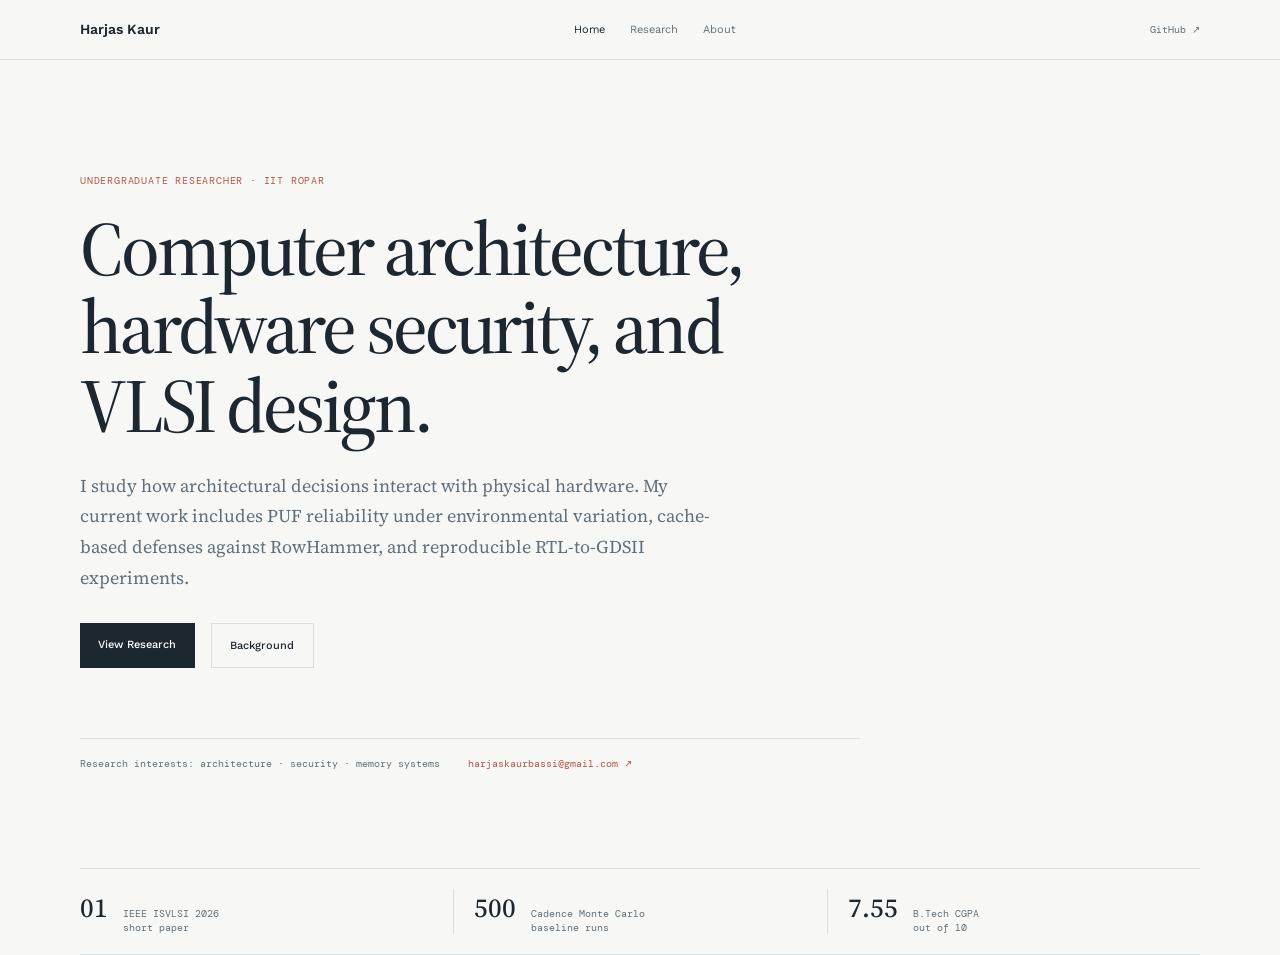
==== index.html @ 92571e81 "Refine academic portfolio presentation" ====
<!doctype html>
<html lang="en">
<head>
  <meta charset="utf-8">
  <meta name="viewport" content="width=device-width, initial-scale=1">
  <meta name="description" content="Harjas Kaur - undergraduate researcher in computer architecture, hardware security, and VLSI design.">
  <title>Harjas Kaur | Computer Architecture & Hardware Security</title>
  <link href="https://fonts.googleapis.com/css2?family=DM+Mono:wght@400;500&family=Source+Serif+4:opsz,wght@8..60,400;8..60,500;8..60,600&family=Work+Sans:wght@400;500;600;700&display=swap" rel="stylesheet">
  <link rel="stylesheet" href="styles.css">
</head>
<body>
  <nav class="navbar">
    <div class="nav-container">
      <a href="index.html" class="brand">Harjas Kaur</a>
      <div class="nav-links"><a href="index.html" class="active">Home</a><a href="research.html">Research</a><a href="about.html">About</a></div>
      <a class="small-link" href="https://github.com/harjas-kaur" target="_blank" rel="noreferrer">GitHub ↗</a>
    </div>
  </nav>

  <main class="container hero-section">
    <div class="hero-content">
      <p class="overline">Undergraduate researcher · IIT Ropar</p>
      <h1>Computer architecture, hardware security, and VLSI design.</h1>
      <p class="subtitle">I study how architectural decisions interact with physical hardware. My current work includes PUF reliability under environmental variation, cache-based defenses against RowHammer, and reproducible RTL-to-GDSII experiments.</p>
      
      <div class="action-buttons">
        <a href="research.html" class="btn btn-primary">View Research</a>
        <a href="about.html" class="btn btn-secondary">Background</a>
      </div>
      <div class="home-details"><span>Research interests: architecture · security · memory systems</span><a href="mailto:harjaskaurbassi@gmail.com">harjaskaurbassi@gmail.com ↗</a></div>
    </div>
  </main>
  <section class="home-strip"><div><strong>01</strong><span>IEEE ISVLSI 2026<br>short paper</span></div><div><strong>500</strong><span>Cadence Monte Carlo<br>baseline runs</span></div><div><strong>7.55</strong><span>B.Tech CGPA<br>out of 10</span></div></section>
</body>
</html>
---- styles.css ----
:root {
  --bg-color: #fcfcfc;
  --text-primary: #1a1a1a;
  --text-secondary: #5a5a5a;
  --accent: #2563eb;
  --accent-hover: #1d4ed8;
  --border: #e5e5e5;
  --card-bg: #ffffff;
}

* {
  box-sizing: border-box;
  margin: 0;
  padding: 0;
}

body {
  font-family: 'Inter', sans-serif;
  background-color: var(--bg-color);
  color: var(--text-primary);
  line-height: 1.6;
}

h1, h2, h3, h4 {
  font-family: 'Lora', serif;
  font-weight: 500;
  line-height: 1.2;
}

a {
  text-decoration: none;
  color: var(--accent);
  transition: color 0.2s ease;
}

.container {
  max-width: 1000px;
  margin: 0 auto;
  padding: 4rem 2rem;
}

/* Navigation */
.navbar {
  border-bottom: 1px solid var(--border);
  background-color: var(--bg-color);
  position: sticky;
  top: 0;
  z-index: 100;
}

.nav-container {
  max-width: 1000px;
  margin: 0 auto;
  padding: 1.5rem 2rem;
  display: flex;
  justify-content: space-between;
  align-items: center;
}

.brand {
  font-weight: 600;
  font-size: 1.2rem;
  color: var(--text-primary);
}

.nav-links {
  display: flex;
  gap: 2rem;
}

.nav-links a {
  color: var(--text-secondary);
  font-size: 0.95rem;
}

.nav-links a:hover, .nav-links a.active {
  color: var(--text-primary);
}

/* Hero Section */
.hero-section {
  display: flex;
  align-items: center;
  justify-content: center;
  text-align: center;
  min-height: 70vh;
}

.hero-content {
  max-width: 700px;
}

.profile-pic {
  width: 120px;
  height: 120px;
  border-radius: 50%;
  margin-bottom: 1.5rem;
  border: 1px solid var(--border);
}

.hero-content h1 {
  font-size: 2.5rem;
  margin-bottom: 1.5rem;
}

.subtitle {
  font-size: 1.1rem;
  color: var(--text-secondary);
  margin-bottom: 2.5rem;
}

/* Buttons */
.action-buttons {
  display: flex;
  gap: 1rem;
  justify-content: center;
}

.btn {
  padding: 0.75rem 1.5rem;
  border-radius: 6px;
  font-weight: 500;
  font-size: 0.95rem;
  display: inline-block;
  transition: all 0.2s ease;
}

.btn-primary {
  background-color: var(--accent);
  color: white;
}

.btn-primary:hover {
  background-color: var(--accent-hover);
  color: white;
}

.btn-secondary {
  border: 1px solid var(--border);
  color: var(--text-primary);
}

.btn-secondary:hover {
  border-color: var(--text-primary);
}

/* Research Grid */
.page-header {
  margin-bottom: 3rem;
}

.page-header p {
  color: var(--text-secondary);
  font-size: 1.1rem;
  margin-top: 0.5rem;
}

.grid-layout {
  display: grid;
  grid-template-columns: repeat(auto-fill, minmax(300px, 1fr));
  gap: 2rem;
}

.card {
  background: var(--card-bg);
  border: 1px solid var(--border);
  padding: 2rem;
  border-radius: 8px;
  display: flex;
  flex-direction: column;
}

.card .tag {
  font-size: 0.8rem;
  text-transform: uppercase;
  letter-spacing: 0.05em;
  color: var(--text-secondary);
  margin-bottom: 1rem;
}

.card h3 {
  font-size: 1.3rem;
  margin-bottom: 1rem;
}

.card p {
  color: var(--text-secondary);
  font-size: 0.95rem;
  margin-bottom: 1.5rem;
  flex-grow: 1;
}

.card-link {
  font-weight: 500;
  font-size: 0.9rem;
}

/* About Layout */
.about-layout {
  display: grid;
  grid-template-columns: 1fr 1fr;
  gap: 4rem;
}

.about-text h2 {
  font-size: 2rem;
  margin-bottom: 1.5rem;
}

.about-text p {
  margin-bottom: 1.5rem;
  color: var(--text-secondary);
}

.section-title {
  font-size: 1.2rem;
  margin: 3rem 0 1.5rem;
  padding-bottom: 0.5rem;
  border-bottom: 1px solid var(--border);
}

.social-links {
  margin-top: 1.5rem;
  display: flex;
  gap: 1.5rem;
}

/* Timeline */
.timeline-item {
  margin-bottom: 2.5rem;
}

.timeline-item .date {
  font-size: 0.85rem;
  color: var(--text-secondary);
  margin-bottom: 0.5rem;
  font-weight: 500;
}

.timeline-item h4 {
  font-size: 1.1rem;
  margin-bottom: 0.25rem;
}

.timeline-item p strong {
  color: var(--text-primary);
  font-size: 0.95rem;
}

.timeline-item p {
  font-size: 0.95rem;
  color: var(--text-secondary);
  margin-top: 0.5rem;
}

@media (max-width: 768px) {
  .about-layout {
    grid-template-columns: 1fr;
    gap: 3rem;
  }
  .nav-links {
    display: none;
  }
}

/* Shared academic presentation */
:root{--bg-color:#f7f8f6;--text-primary:#1c2730;--text-secondary:#60707a;--accent:#b45545;--accent-hover:#8f3f34;--border:#d8e0df;--card-bg:#fff;--serif:'Source Serif 4',serif;--mono:'DM Mono',monospace}
body{background:var(--bg-color);color:var(--text-primary);font-family:'Work Sans',sans-serif}.navbar{background:rgba(247,248,246,.96);border-color:var(--border)}.nav-container{max-width:1120px;padding:1.15rem 0}.brand{font-size:14px}.nav-links{gap:25px}.nav-links a{font-size:11px}.small-link{font:10px var(--mono);color:var(--text-secondary)}.container{max-width:1120px;padding:5.4rem 0}.hero-section{min-height:calc(100vh - 76px);text-align:left;justify-content:flex-start}.hero-content{max-width:780px}.profile-pic{display:none}.overline{font:10px var(--mono);letter-spacing:.08em;text-transform:uppercase;color:var(--accent)}.hero-content h1{font:500 clamp(47px,6vw,76px)/1.03 var(--serif);letter-spacing:-.04em;max-width:820px;margin:22px 0 27px}.subtitle{font:18px/1.7 var(--serif);max-width:650px;color:var(--text-secondary);margin:0 0 30px}.action-buttons{justify-content:flex-start;gap:16px}.btn{border-radius:0;padding:.8rem 1.15rem;font-size:11px}.btn-primary{background:var(--text-primary)}.btn-primary:hover{background:var(--accent-hover)}.btn-secondary{border-color:var(--border)}.home-details{display:flex;gap:28px;flex-wrap:wrap;border-top:1px solid var(--border);margin-top:70px;padding-top:18px;font:10px var(--mono);color:var(--text-secondary)}.home-details a{color:var(--accent)}.home-strip{width:min(1120px,88%);margin:-1rem auto 0;border-top:1px solid var(--border);border-bottom:1px solid var(--border);display:grid;grid-template-columns:repeat(3,1fr);padding:20px 0}.home-strip div{display:flex;gap:15px;align-items:baseline;border-left:1px solid var(--border);padding-left:20px}.home-strip div:first-child{border-left:0;padding-left:0}.home-strip strong{font:500 27px var(--serif)}.home-strip span{font:10px/1.35 var(--mono);color:var(--text-secondary)}.page-header{margin-bottom:2.7rem}.page-header h2{font:500 45px/1.1 var(--serif);letter-spacing:-.035em}.page-header p{font:15px var(--serif);color:var(--text-secondary)}.grid-layout{grid-template-columns:repeat(2,1fr);gap:0;border-top:1px solid var(--border)}.card{border:0;border-bottom:1px solid var(--border);border-radius:0;background:transparent;padding:27px 28px 28px;min-height:290px}.card:nth-child(odd){border-right:1px solid var(--border)}.card:hover{background:#fff}.card .tag{font:10px var(--mono);color:var(--accent)}.card h3{font:500 29px/1.15 var(--serif);letter-spacing:-.02em;margin:35px 0 13px}.card p{font:15px/1.65 var(--serif);color:var(--text-secondary)}.card-link{font:10px var(--mono);color:var(--accent)}.figures-section{background:#dceff1;margin-top:95px;padding:70px 7%;}.figures-section .page-header{margin-bottom:32px}.figure-grid{display:grid;grid-template-columns:repeat(2,1fr);gap:28px}.figure-grid figure{margin:0}.figure-grid img{display:block;width:100%;height:230px;object-fit:cover;background:#fff;border:1px solid rgba(28,39,48,.15);transition:transform .25s ease}.figure-grid a:hover img{transform:translateY(-4px)}.figure-grid figcaption{padding-top:10px;font:10px var(--mono);color:var(--text-secondary)}.about-layout{gap:90px}.about-text h2{font:500 42px/1.1 var(--serif);letter-spacing:-.035em}.about-text p{font:15px/1.7 var(--serif);color:var(--text-secondary)}.section-title{font:500 23px var(--serif);border-color:var(--border)}.social-links{font:10px var(--mono)}.timeline-item{border-left:1px solid var(--border);padding-left:22px;margin-bottom:2rem}.timeline-item .date{font:10px var(--mono);color:var(--accent)}.timeline-item h4{font:500 20px var(--serif)}.timeline-item p{font:14px/1.6 var(--serif)}
@media(max-width:768px){.nav-container{padding:1rem 6%}.nav-links{gap:11px}.nav-links a{font-size:10px}.small-link{display:none}.container{width:88%;padding:4rem 0}.hero-section{min-height:auto;padding-top:5.5rem;padding-bottom:5rem}.hero-content h1{font-size:47px}.subtitle{font-size:17px}.home-details{margin-top:52px;display:block;line-height:2}.home-details a{display:block}.home-strip{width:88%;grid-template-columns:1fr;gap:14px;padding:17px 0}.home-strip div{border-left:0;padding-left:0}.grid-layout{grid-template-columns:1fr}.card:nth-child(odd){border-right:0}.figure-grid{grid-template-columns:1fr}.figures-section{padding:55px 6%;margin-top:70px}.figure-grid img{height:210px}.about-layout{display:block}.timeline{margin-top:60px}.page-header h2{font-size:40px}}
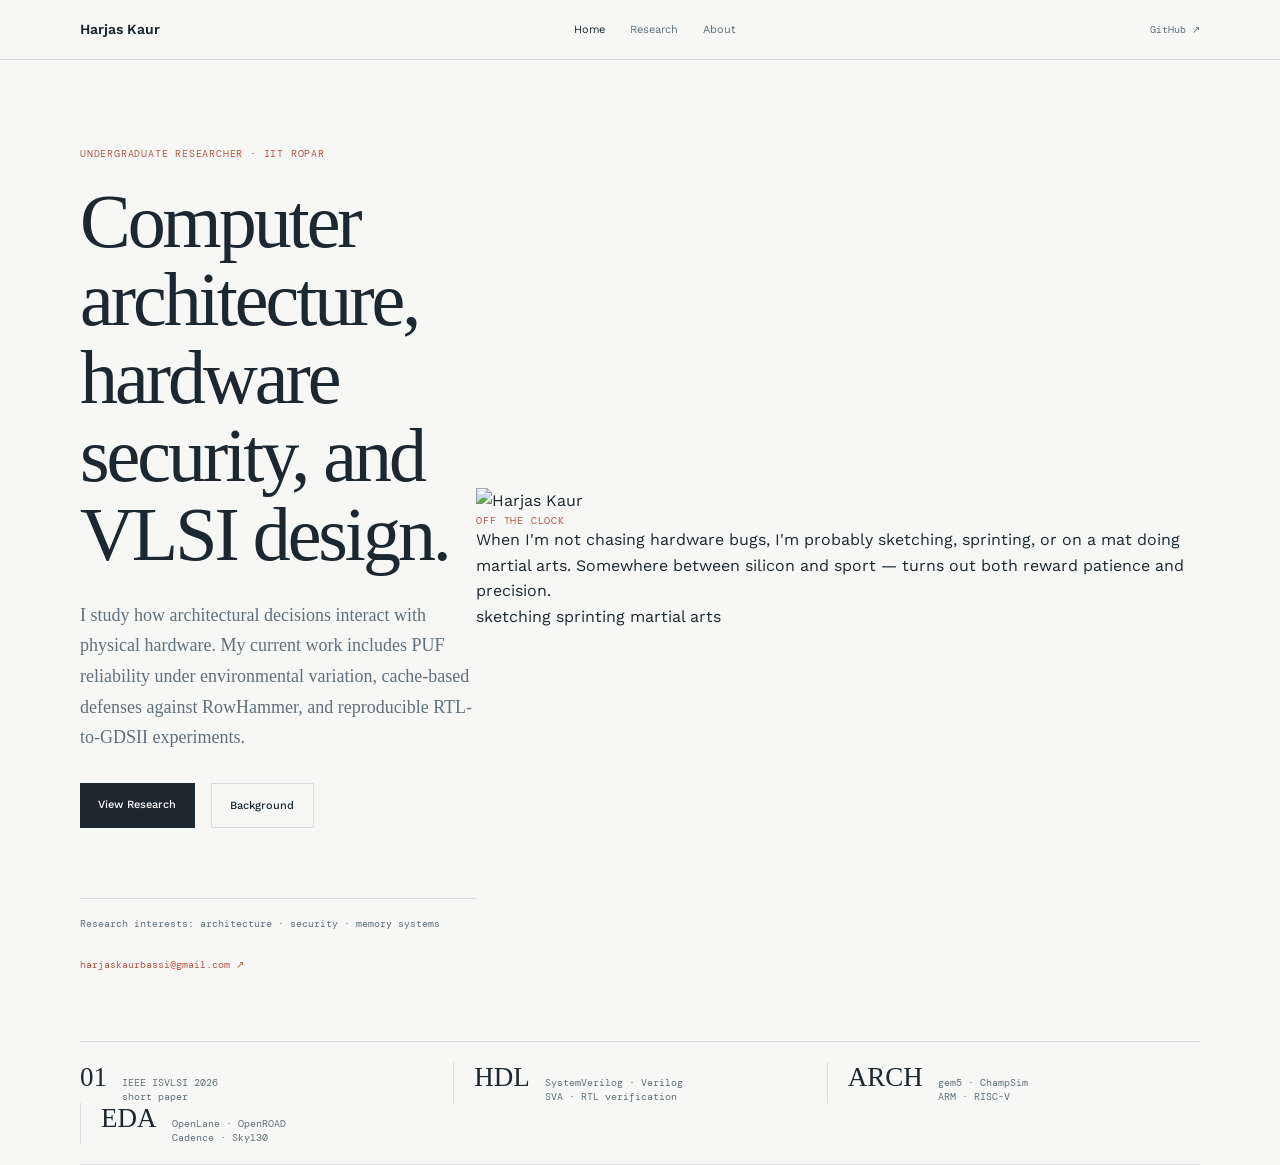
==== commit 6fd37488: "Update index.html" ====
--- a/index.html
+++ b/index.html
@@ -5,7 +5,7 @@
   <meta name="viewport" content="width=device-width, initial-scale=1">
   <meta name="description" content="Harjas Kaur - undergraduate researcher in computer architecture, hardware security, and VLSI design.">
   <title>Harjas Kaur | Computer Architecture & Hardware Security</title>
-  <link href="https://fonts.googleapis.com/css2?family=DM+Mono:wght@400;500&family=Source+Serif+4:opsz,wght@8..60,400;8..60,500;8..60,600&family=Work+Sans:wght@400;500;600;700&display=swap" rel="stylesheet">
+  <link href="https://fonts.googleapis.com/css2?family=DM+Mono:wght@400;500&family=Work+Sans:wght@400;500;600;700&display=swap" rel="stylesheet">
   <link rel="stylesheet" href="styles.css">
 </head>
 <body>
@@ -29,7 +29,19 @@
       </div>
       <div class="home-details"><span>Research interests: architecture · security · memory systems</span><a href="mailto:harjaskaurbassi@gmail.com">harjaskaurbassi@gmail.com ↗</a></div>
     </div>
+
+    <aside class="side-pane">
+      <img src="assets/harjas-photo.jpg" alt="Harjas Kaur" class="side-pane-photo">
+      <p class="overline">off the clock</p>
+      <p class="side-pane-text">When I'm not chasing hardware bugs, I'm probably sketching, sprinting, or on a mat doing martial arts. Somewhere between silicon and sport — turns out both reward patience and precision.</p>
+      <div class="side-pane-tags">
+        <span>sketching</span>
+        <span>sprinting</span>
+        <span>martial arts</span>
+      </div>
+    </aside>
   </main>
-  <section class="home-strip"><div><strong>01</strong><span>IEEE ISVLSI 2026<br>short paper</span></div><div><strong>500</strong><span>Cadence Monte Carlo<br>baseline runs</span></div><div><strong>7.55</strong><span>B.Tech CGPA<br>out of 10</span></div></section>
+
+  <section class="home-strip"><div><strong>01</strong><span>IEEE ISVLSI 2026<br>short paper</span></div><div><strong>HDL</strong><span>SystemVerilog · Verilog<br>SVA · RTL verification</span></div><div><strong>ARCH</strong><span>gem5 · ChampSim<br>ARM · RISC-V</span></div><div><strong>EDA</strong><span>OpenLane · OpenROAD<br>Cadence · Sky130</span></div></section>
 </body>
-</html>+</html>
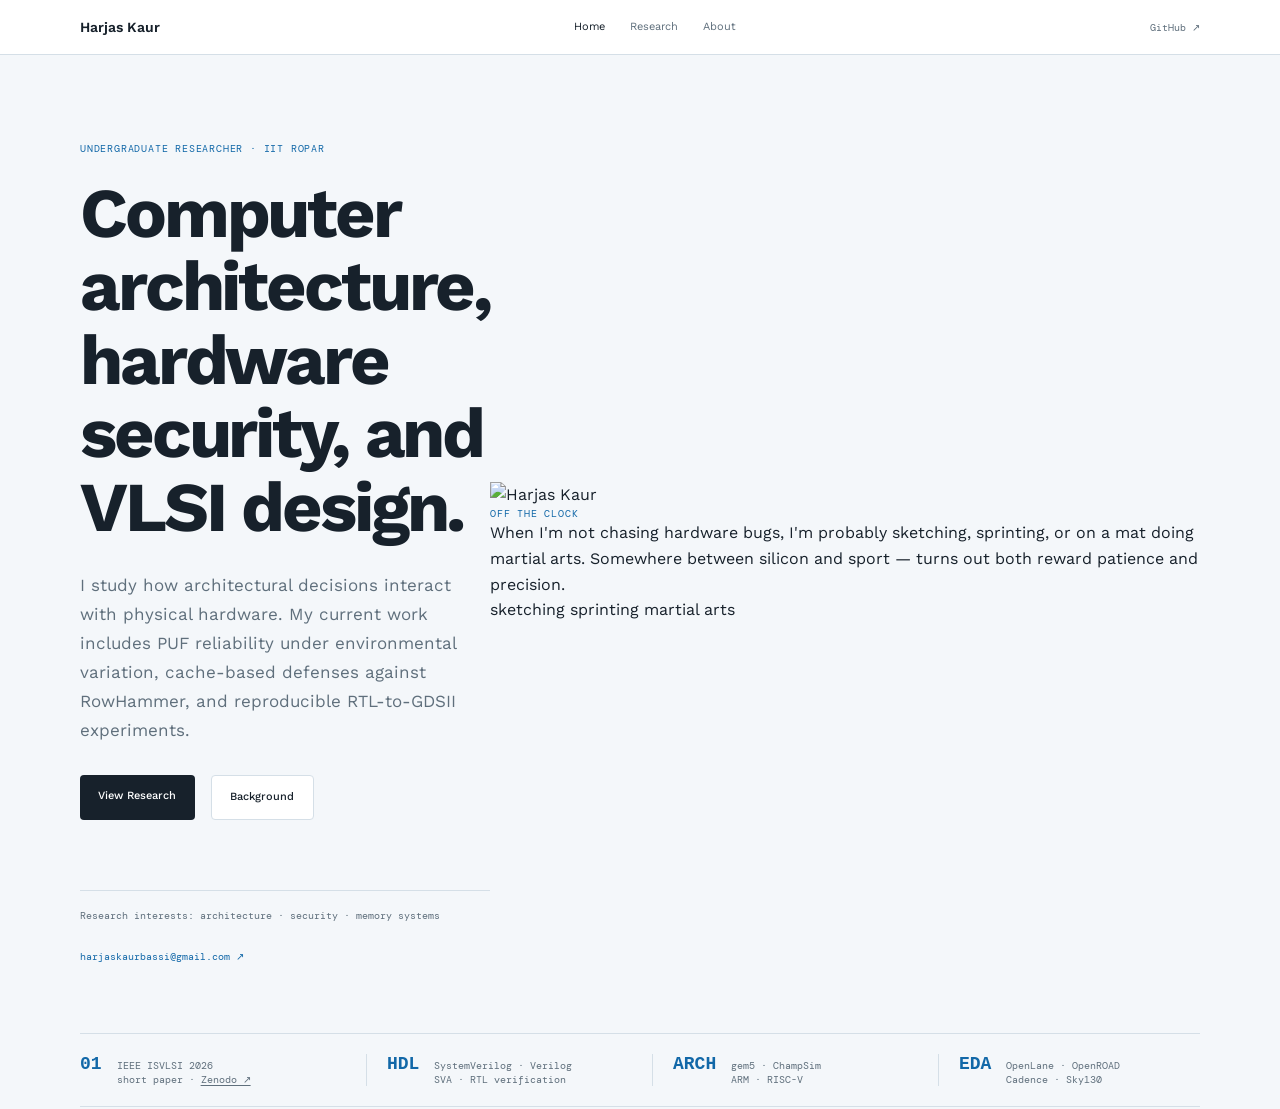
==== commit b3498c12: "Update index.html" ====
--- a/index.html
+++ b/index.html
@@ -41,7 +41,18 @@
       </div>
     </aside>
   </main>
+<section class="home-strip">
+  <div>
+    <strong>01</strong>
+    <span>
+      IEEE ISVLSI 2026<br>short paper ·
+      <a href="https://zenodo.org/records/22248627" target="_blank" rel="noreferrer">Zenodo ↗</a>
+    </span>
+  </div>
+  <div><strong>HDL</strong><span>SystemVerilog · Verilog<br>SVA · RTL verification</span></div>
+  <div><strong>ARCH</strong><span>gem5 · ChampSim<br>ARM · RISC-V</span></div>
+  <div><strong>EDA</strong><span>OpenLane · OpenROAD<br>Cadence · Sky130</span></div>
+</section>
 
-  <section class="home-strip"><div><strong>01</strong><span>IEEE ISVLSI 2026<br>short paper</span></div><div><strong>HDL</strong><span>SystemVerilog · Verilog<br>SVA · RTL verification</span></div><div><strong>ARCH</strong><span>gem5 · ChampSim<br>ARM · RISC-V</span></div><div><strong>EDA</strong><span>OpenLane · OpenROAD<br>Cadence · Sky130</span></div></section>
 </body>
 </html>
--- a/styles.css
+++ b/styles.css
@@ -252,6 +252,30 @@
   color: var(--text-secondary);
   margin-top: 0.5rem;
 }
+.home-strip {
+  display: flex;
+  flex-wrap: wrap;
+  gap: 1.5rem;
+  padding: 2rem 1.5rem; /* right padding stops last item from touching the edge */
+  box-sizing: border-box;
+}
+
+.home-strip > div {
+  flex: 1 1 180px;
+  min-width: 0; /* prevents overflow from long unbreakable content */
+}
+
+.home-strip a {
+  color: inherit;
+  text-decoration: underline;
+  text-underline-offset: 2px;
+}
+
+@media (max-width: 640px) {
+  .home-strip {
+    flex-direction: column;
+  }
+}
 
 @media (max-width: 768px) {
   .about-layout {
@@ -264,6 +288,6 @@
 }
 
 /* Shared academic presentation */
-:root{--bg-color:#f7f8f6;--text-primary:#1c2730;--text-secondary:#60707a;--accent:#b45545;--accent-hover:#8f3f34;--border:#d8e0df;--card-bg:#fff;--serif:'Source Serif 4',serif;--mono:'DM Mono',monospace}
-body{background:var(--bg-color);color:var(--text-primary);font-family:'Work Sans',sans-serif}.navbar{background:rgba(247,248,246,.96);border-color:var(--border)}.nav-container{max-width:1120px;padding:1.15rem 0}.brand{font-size:14px}.nav-links{gap:25px}.nav-links a{font-size:11px}.small-link{font:10px var(--mono);color:var(--text-secondary)}.container{max-width:1120px;padding:5.4rem 0}.hero-section{min-height:calc(100vh - 76px);text-align:left;justify-content:flex-start}.hero-content{max-width:780px}.profile-pic{display:none}.overline{font:10px var(--mono);letter-spacing:.08em;text-transform:uppercase;color:var(--accent)}.hero-content h1{font:500 clamp(47px,6vw,76px)/1.03 var(--serif);letter-spacing:-.04em;max-width:820px;margin:22px 0 27px}.subtitle{font:18px/1.7 var(--serif);max-width:650px;color:var(--text-secondary);margin:0 0 30px}.action-buttons{justify-content:flex-start;gap:16px}.btn{border-radius:0;padding:.8rem 1.15rem;font-size:11px}.btn-primary{background:var(--text-primary)}.btn-primary:hover{background:var(--accent-hover)}.btn-secondary{border-color:var(--border)}.home-details{display:flex;gap:28px;flex-wrap:wrap;border-top:1px solid var(--border);margin-top:70px;padding-top:18px;font:10px var(--mono);color:var(--text-secondary)}.home-details a{color:var(--accent)}.home-strip{width:min(1120px,88%);margin:-1rem auto 0;border-top:1px solid var(--border);border-bottom:1px solid var(--border);display:grid;grid-template-columns:repeat(3,1fr);padding:20px 0}.home-strip div{display:flex;gap:15px;align-items:baseline;border-left:1px solid var(--border);padding-left:20px}.home-strip div:first-child{border-left:0;padding-left:0}.home-strip strong{font:500 27px var(--serif)}.home-strip span{font:10px/1.35 var(--mono);color:var(--text-secondary)}.page-header{margin-bottom:2.7rem}.page-header h2{font:500 45px/1.1 var(--serif);letter-spacing:-.035em}.page-header p{font:15px var(--serif);color:var(--text-secondary)}.grid-layout{grid-template-columns:repeat(2,1fr);gap:0;border-top:1px solid var(--border)}.card{border:0;border-bottom:1px solid var(--border);border-radius:0;background:transparent;padding:27px 28px 28px;min-height:290px}.card:nth-child(odd){border-right:1px solid var(--border)}.card:hover{background:#fff}.card .tag{font:10px var(--mono);color:var(--accent)}.card h3{font:500 29px/1.15 var(--serif);letter-spacing:-.02em;margin:35px 0 13px}.card p{font:15px/1.65 var(--serif);color:var(--text-secondary)}.card-link{font:10px var(--mono);color:var(--accent)}.figures-section{background:#dceff1;margin-top:95px;padding:70px 7%;}.figures-section .page-header{margin-bottom:32px}.figure-grid{display:grid;grid-template-columns:repeat(2,1fr);gap:28px}.figure-grid figure{margin:0}.figure-grid img{display:block;width:100%;height:230px;object-fit:cover;background:#fff;border:1px solid rgba(28,39,48,.15);transition:transform .25s ease}.figure-grid a:hover img{transform:translateY(-4px)}.figure-grid figcaption{padding-top:10px;font:10px var(--mono);color:var(--text-secondary)}.about-layout{gap:90px}.about-text h2{font:500 42px/1.1 var(--serif);letter-spacing:-.035em}.about-text p{font:15px/1.7 var(--serif);color:var(--text-secondary)}.section-title{font:500 23px var(--serif);border-color:var(--border)}.social-links{font:10px var(--mono)}.timeline-item{border-left:1px solid var(--border);padding-left:22px;margin-bottom:2rem}.timeline-item .date{font:10px var(--mono);color:var(--accent)}.timeline-item h4{font:500 20px var(--serif)}.timeline-item p{font:14px/1.6 var(--serif)}
-@media(max-width:768px){.nav-container{padding:1rem 6%}.nav-links{gap:11px}.nav-links a{font-size:10px}.small-link{display:none}.container{width:88%;padding:4rem 0}.hero-section{min-height:auto;padding-top:5.5rem;padding-bottom:5rem}.hero-content h1{font-size:47px}.subtitle{font-size:17px}.home-details{margin-top:52px;display:block;line-height:2}.home-details a{display:block}.home-strip{width:88%;grid-template-columns:1fr;gap:14px;padding:17px 0}.home-strip div{border-left:0;padding-left:0}.grid-layout{grid-template-columns:1fr}.card:nth-child(odd){border-right:0}.figure-grid{grid-template-columns:1fr}.figures-section{padding:55px 6%;margin-top:70px}.figure-grid img{height:210px}.about-layout{display:block}.timeline{margin-top:60px}.page-header h2{font-size:40px}}+:root{--bg-color:#f4f7fa;--text-primary:#17212b;--text-secondary:#5f6f7c;--accent:#1268a8;--accent-hover:#0b4e80;--border:#d5dfe7;--card-bg:#fff;--mono:'DM Mono',monospace}
+body{background:var(--bg-color);color:var(--text-primary);font-family:'Work Sans',sans-serif}.navbar{background:#fff;border-color:var(--border)}.nav-container{max-width:1120px;padding:1rem 0}.brand{font-size:14px}.nav-links{gap:25px}.nav-links a{font-size:11px}.small-link{font:10px var(--mono);color:var(--text-secondary)}.container{max-width:1120px;padding:5.4rem 0}.hero-section{min-height:calc(100vh - 76px);text-align:left;justify-content:flex-start}.hero-content{max-width:780px}.profile-pic{display:none}.overline{font:10px var(--mono);letter-spacing:.08em;text-transform:uppercase;color:var(--accent)}.hero-content h1{font:700 clamp(43px,5.5vw,70px)/1.05 'Work Sans',sans-serif;letter-spacing:-.045em;max-width:820px;margin:22px 0 27px}.subtitle{font:17px/1.7 'Work Sans',sans-serif;max-width:650px;color:var(--text-secondary);margin:0 0 30px}.action-buttons{justify-content:flex-start;gap:16px}.btn{border-radius:4px;padding:.8rem 1.15rem;font-size:11px}.btn-primary{background:var(--text-primary)}.btn-primary:hover{background:var(--accent-hover)}.btn-secondary{border-color:var(--border);background:#fff}.home-details{display:flex;gap:28px;flex-wrap:wrap;border-top:1px solid var(--border);margin-top:70px;padding-top:18px;font:10px var(--mono);color:var(--text-secondary)}.home-details a{color:var(--accent)}.home-strip{width:min(1120px,88%);margin:-1rem auto 0;border-top:1px solid var(--border);border-bottom:1px solid var(--border);display:grid;grid-template-columns:repeat(4,1fr);padding:20px 0}.home-strip div{display:flex;gap:15px;align-items:baseline;border-left:1px solid var(--border);padding-left:20px}.home-strip div:first-child{border-left:0;padding-left:0}.home-strip strong{font:700 18px var(--mono);color:var(--accent)}.home-strip span{font:10px/1.35 var(--mono);color:var(--text-secondary)}.page-header{margin-bottom:2.7rem}.page-header h2{font:700 42px/1.1 'Work Sans',sans-serif;letter-spacing:-.035em}.page-header p{font:15px 'Work Sans',sans-serif;color:var(--text-secondary)}.grid-layout{grid-template-columns:repeat(2,1fr);gap:0;border-top:1px solid var(--border)}.card{border:0;border-bottom:1px solid var(--border);border-radius:0;background:transparent;padding:27px 28px 28px;min-height:290px}.card:nth-child(odd){border-right:1px solid var(--border)}.card:hover{background:#fff}.card .tag{font:10px var(--mono);color:var(--accent)}.card h3{font:600 26px/1.2 'Work Sans',sans-serif;letter-spacing:-.02em;margin:35px 0 13px}.card p{font:14px/1.7 'Work Sans',sans-serif;color:var(--text-secondary)}.card-link{font:10px var(--mono);color:var(--accent)}.card-links{display:flex;gap:18px}.figures-section{background:#e5f0f7;margin-top:95px;padding:70px 7%;}.figures-section .page-header{margin-bottom:32px}.figure-grid{display:grid;grid-template-columns:repeat(2,1fr);gap:28px}.figure-grid figure{margin:0}.figure-grid img{display:block;width:100%;height:230px;object-fit:cover;background:#fff;border:1px solid rgba(28,39,48,.15);transition:transform .25s ease}.figure-grid a:hover img{transform:translateY(-4px)}.figure-grid figcaption{padding-top:10px;font:10px var(--mono);color:var(--text-secondary)}.about-layout{gap:90px}.about-text h2{font:700 39px/1.1 'Work Sans',sans-serif;letter-spacing:-.035em}.about-text p{font:15px/1.7 'Work Sans',sans-serif;color:var(--text-secondary)}.section-title{font:600 21px 'Work Sans',sans-serif;border-color:var(--border)}.social-links{font:10px var(--mono)}.timeline-item{border-left:1px solid var(--border);padding-left:22px;margin-bottom:2rem}.timeline-item .date{font:10px var(--mono);color:var(--accent)}.timeline-item h4{font:600 18px 'Work Sans',sans-serif}.timeline-item p{font:14px/1.6 'Work Sans',sans-serif}
+@media(max-width:768px){.nav-container{padding:1rem 6%}.nav-links{gap:11px}.nav-links a{font-size:10px}.small-link{display:none}.container{width:88%;padding:4rem 0}.hero-section{min-height:auto;padding-top:5.5rem;padding-bottom:5rem}.hero-content h1{font-size:43px}.subtitle{font-size:16px}.home-details{margin-top:52px;display:block;line-height:2}.home-details a{display:block}.home-strip{width:88%;grid-template-columns:1fr 1fr;gap:14px;padding:17px 0}.home-strip div{border-left:0;padding-left:0}.grid-layout{grid-template-columns:1fr}.card:nth-child(odd){border-right:0}.figure-grid{grid-template-columns:1fr}.figures-section{padding:55px 6%;margin-top:70px}.figure-grid img{height:210px}.about-layout{display:block}.timeline{margin-top:60px}.page-header h2{font-size:36px}}
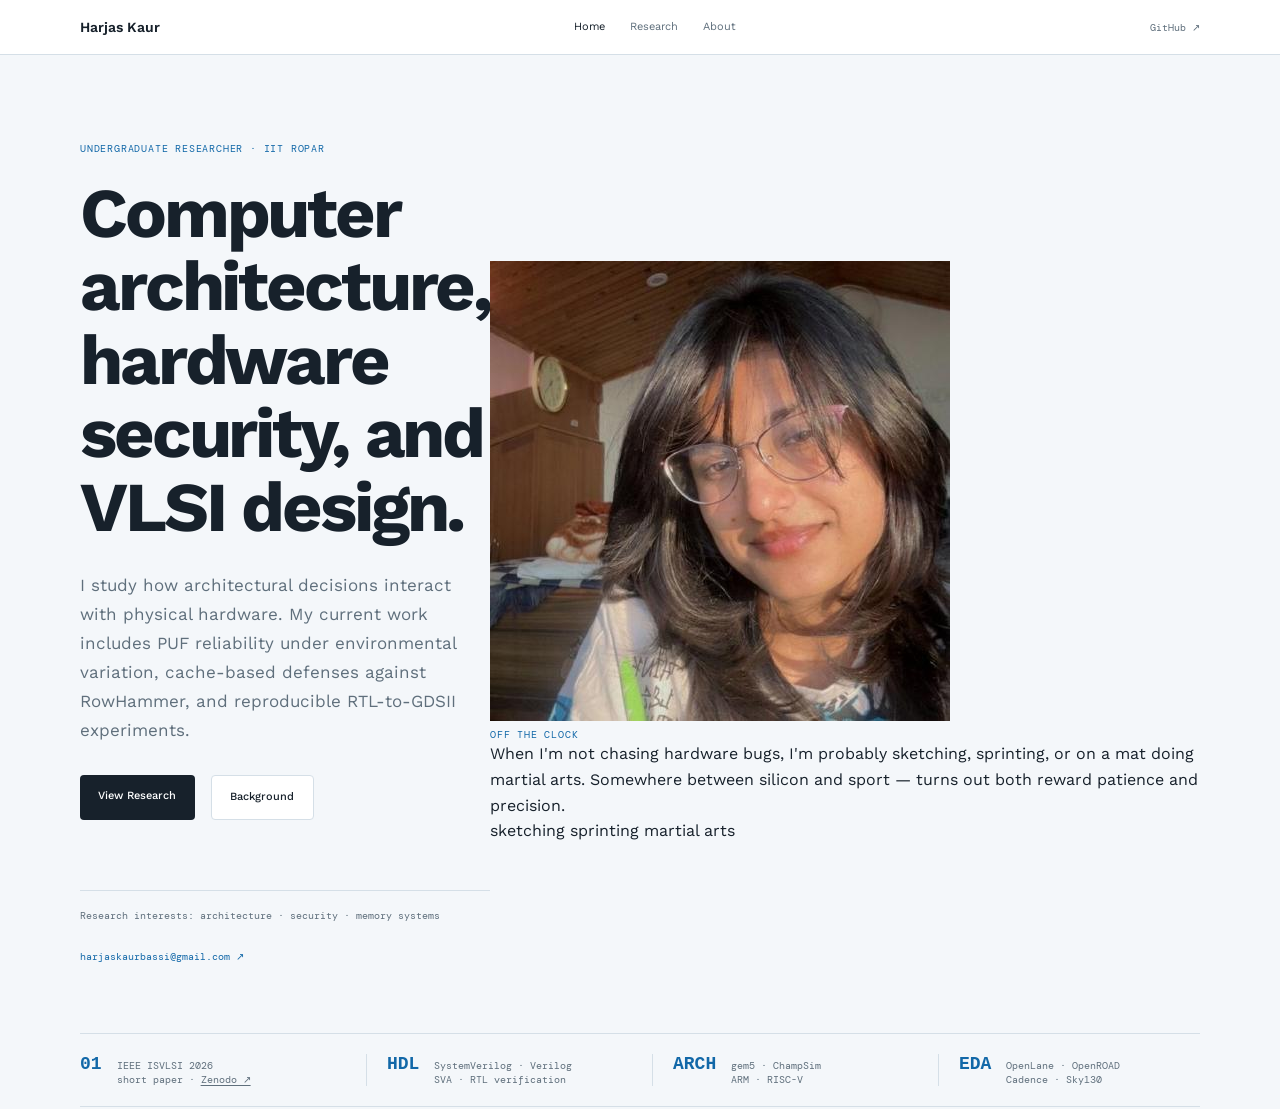
==== commit 1278e14b: "Update index.html" ====
--- a/index.html
+++ b/index.html
@@ -31,7 +31,7 @@
     </div>
 
     <aside class="side-pane">
-      <img src="assets/harjas-photo.jpg" alt="Harjas Kaur" class="side-pane-photo">
+      <img src="harjas-photo.jpg" alt="Harjas Kaur" class="side-pane-photo">
       <p class="overline">off the clock</p>
       <p class="side-pane-text">When I'm not chasing hardware bugs, I'm probably sketching, sprinting, or on a mat doing martial arts. Somewhere between silicon and sport — turns out both reward patience and precision.</p>
       <div class="side-pane-tags">
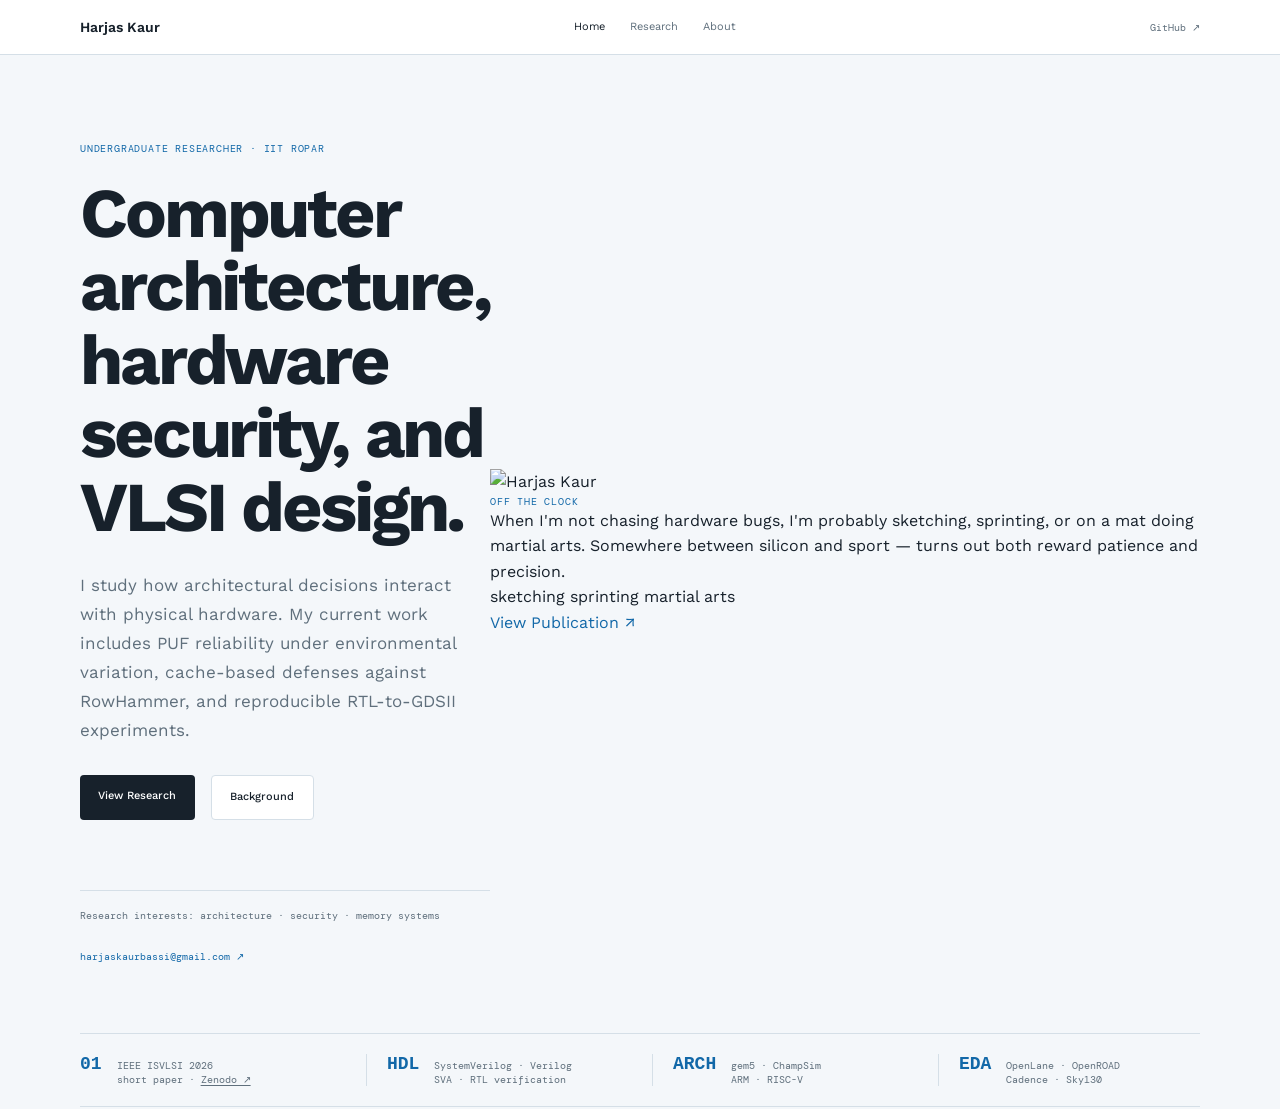
==== commit 1b1565cc: "Update index.html" ====
--- a/index.html
+++ b/index.html
@@ -30,8 +30,8 @@
       <div class="home-details"><span>Research interests: architecture · security · memory systems</span><a href="mailto:harjaskaurbassi@gmail.com">harjaskaurbassi@gmail.com ↗</a></div>
     </div>
 
-    <aside class="side-pane">
-      <img src="harjas-photo.jpg" alt="Harjas Kaur" class="side-pane-photo">
+       <aside class="side-pane">
+      <img src="assets/harjas-photo.jpg" alt="Harjas Kaur" class="side-pane-photo">
       <p class="overline">off the clock</p>
       <p class="side-pane-text">When I'm not chasing hardware bugs, I'm probably sketching, sprinting, or on a mat doing martial arts. Somewhere between silicon and sport — turns out both reward patience and precision.</p>
       <div class="side-pane-tags">
@@ -39,6 +39,7 @@
         <span>sprinting</span>
         <span>martial arts</span>
       </div>
+      <a href="https://zenodo.org/records/22248627" target="_blank" rel="noreferrer" class="side-pane-btn">View Publication ↗</a>
     </aside>
   </main>
 <section class="home-strip">
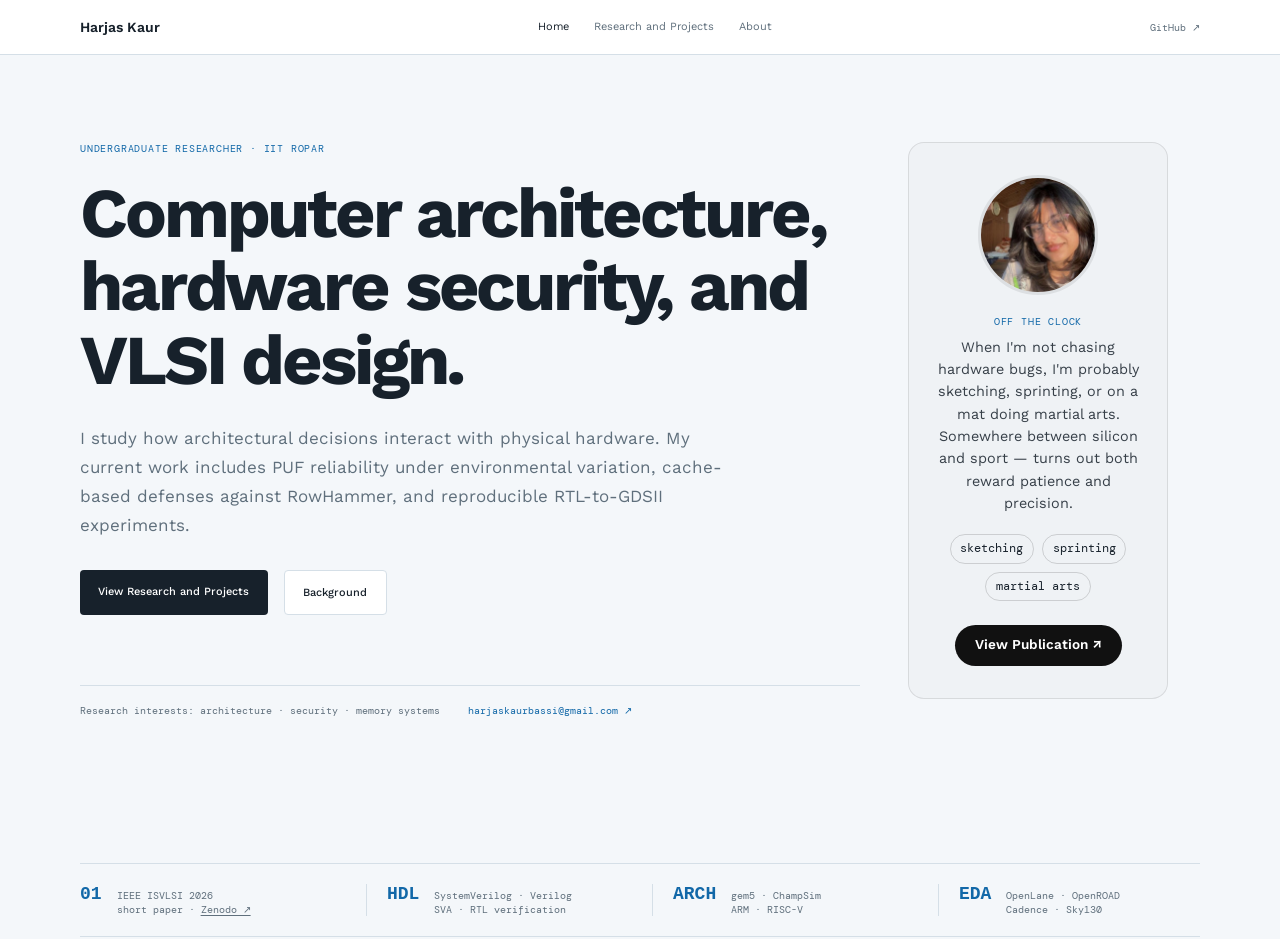
==== commit 61743649: "Update index.html" ====
--- a/index.html
+++ b/index.html
@@ -12,7 +12,7 @@
   <nav class="navbar">
     <div class="nav-container">
       <a href="index.html" class="brand">Harjas Kaur</a>
-      <div class="nav-links"><a href="index.html" class="active">Home</a><a href="research.html">Research</a><a href="about.html">About</a></div>
+      <div class="nav-links"><a href="index.html" class="active">Home</a><a href="research.html">Research and Projects</a><a href="about.html">About</a></div>
       <a class="small-link" href="https://github.com/harjas-kaur" target="_blank" rel="noreferrer">GitHub ↗</a>
     </div>
   </nav>
@@ -24,14 +24,14 @@
       <p class="subtitle">I study how architectural decisions interact with physical hardware. My current work includes PUF reliability under environmental variation, cache-based defenses against RowHammer, and reproducible RTL-to-GDSII experiments.</p>
       
       <div class="action-buttons">
-        <a href="research.html" class="btn btn-primary">View Research</a>
+        <a href="research.html" class="btn btn-primary">View Research and Projects</a>
         <a href="about.html" class="btn btn-secondary">Background</a>
       </div>
       <div class="home-details"><span>Research interests: architecture · security · memory systems</span><a href="mailto:harjaskaurbassi@gmail.com">harjaskaurbassi@gmail.com ↗</a></div>
     </div>
 
        <aside class="side-pane">
-      <img src="assets/harjas-photo.jpg" alt="Harjas Kaur" class="side-pane-photo">
+      <img src="./harjas-photo.jpg" alt="Harjas Kaur" class="side-pane-photo">
       <p class="overline">off the clock</p>
       <p class="side-pane-text">When I'm not chasing hardware bugs, I'm probably sketching, sprinting, or on a mat doing martial arts. Somewhere between silicon and sport — turns out both reward patience and precision.</p>
       <div class="side-pane-tags">
--- a/styles.css
+++ b/styles.css
@@ -270,6 +270,93 @@
   text-decoration: underline;
   text-underline-offset: 2px;
 }
+.hero-section {
+  display: flex;
+  align-items: flex-start;
+  justify-content: space-between;
+  gap: 3rem;
+  flex-wrap: wrap;
+}
+
+.hero-content {
+  flex: 1 1 480px;
+  min-width: 0;
+}
+
+.side-pane {
+  flex: 0 0 260px;
+  max-width: 260px;
+  display: flex;
+  flex-direction: column;
+  align-items: center;
+  text-align: center;
+  padding: 2rem 1.5rem;
+  border: 1px solid rgba(0, 0, 0, 0.1);
+  border-radius: 16px;
+  background: rgba(0, 0, 0, 0.02);
+  box-sizing: border-box;
+}
+
+.side-pane-photo {
+  width: 120px;
+  height: 120px;
+  object-fit: cover;
+  border-radius: 50%;
+  margin-bottom: 1.25rem;
+  border: 3px solid rgba(0, 0, 0, 0.08);
+}
+
+.side-pane .overline {
+  margin-bottom: 0.5rem;
+}
+
+.side-pane-text {
+  font-family: "Work Sans", sans-serif;
+  font-size: 0.9rem;
+  line-height: 1.55;
+  margin: 0 0 1.25rem;
+  opacity: 0.85;
+}
+
+.side-pane-tags {
+  display: flex;
+  flex-wrap: wrap;
+  justify-content: center;
+  gap: 0.5rem;
+  margin-bottom: 1.5rem;
+}
+
+.side-pane-tags span {
+  font-family: "DM Mono", monospace;
+  font-size: 0.75rem;
+  padding: 0.25rem 0.6rem;
+  border: 1px solid rgba(0, 0, 0, 0.15);
+  border-radius: 999px;
+}
+
+.side-pane-btn {
+  display: inline-block;
+  font-family: "Work Sans", sans-serif;
+  font-size: 0.85rem;
+  font-weight: 600;
+  padding: 0.6rem 1.25rem;
+  border-radius: 999px;
+  background: #111;
+  color: #fff;
+  text-decoration: none;
+  transition: opacity 0.15s ease;
+}
+
+.side-pane-btn:hover {
+  opacity: 0.85;
+}
+
+@media (max-width: 720px) {
+  .side-pane {
+    flex-basis: 100%;
+    max-width: 100%;
+  }
+}
 
 @media (max-width: 640px) {
   .home-strip {
